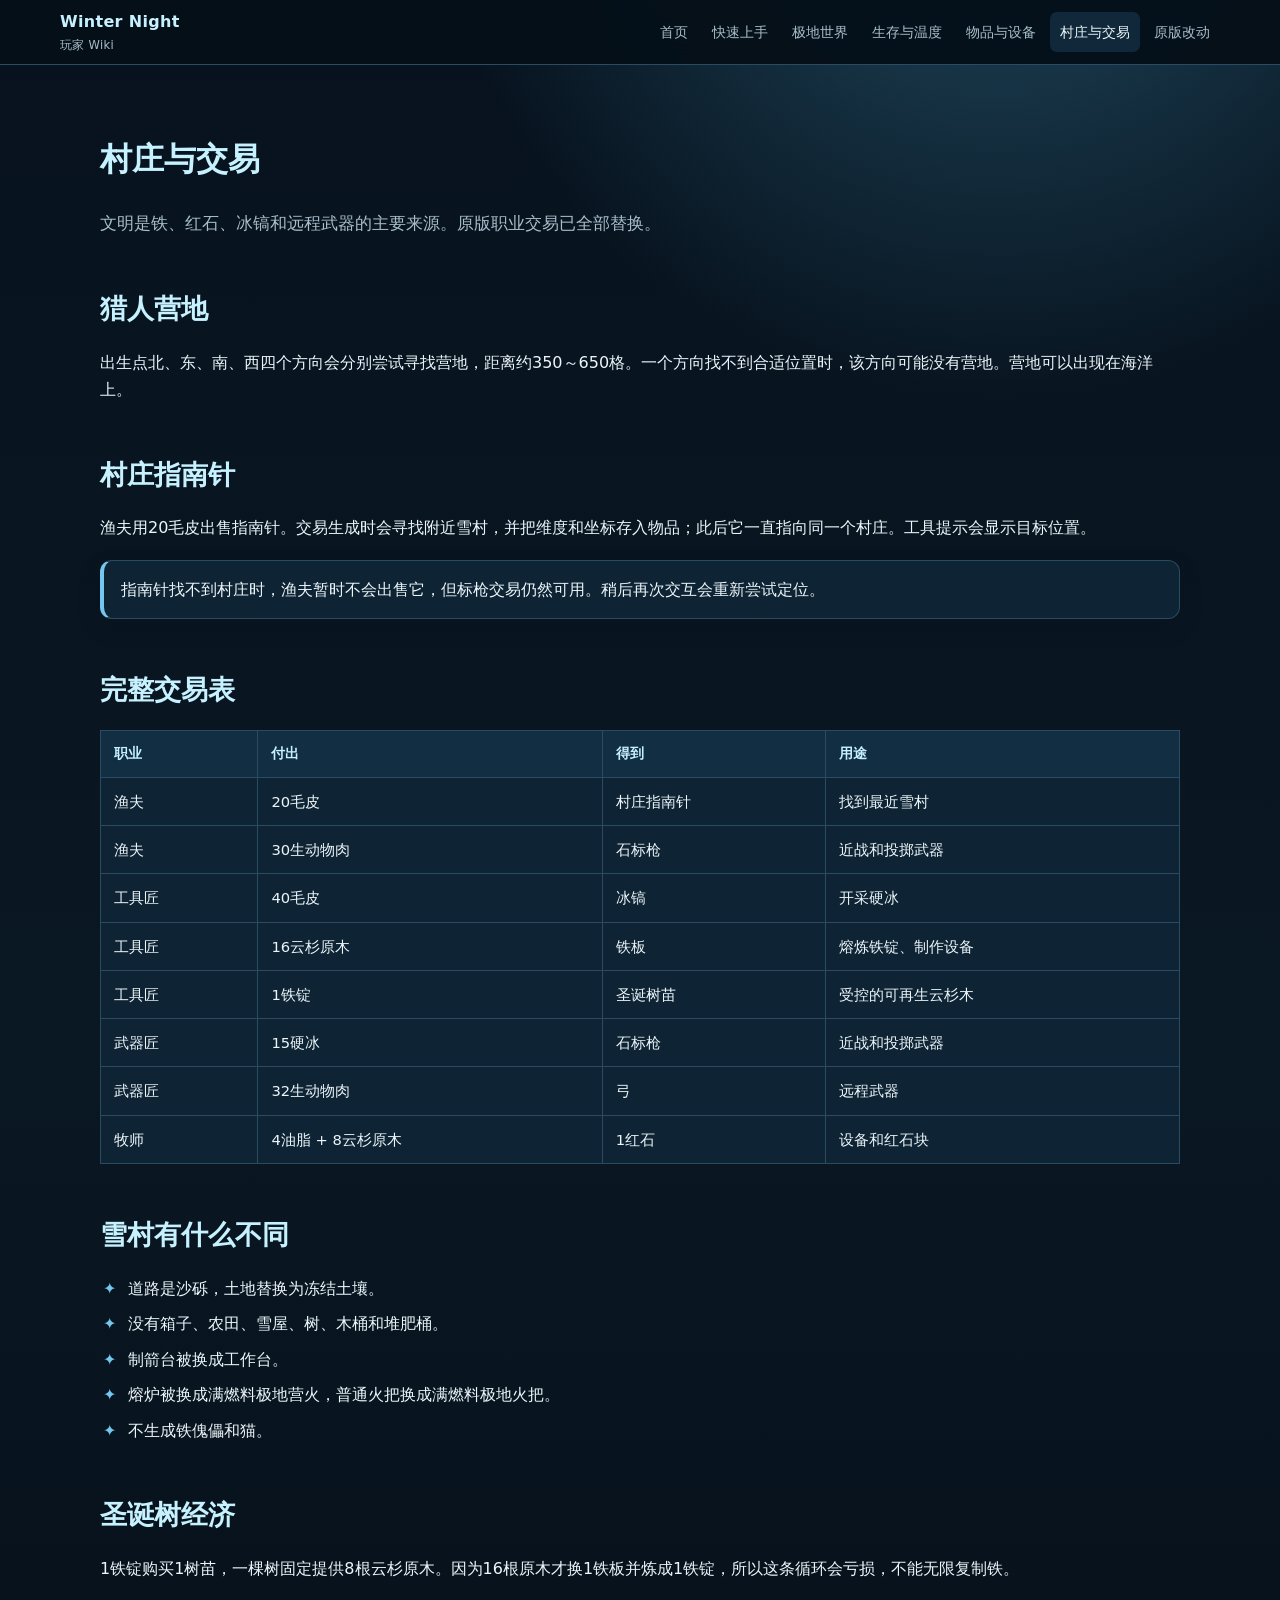
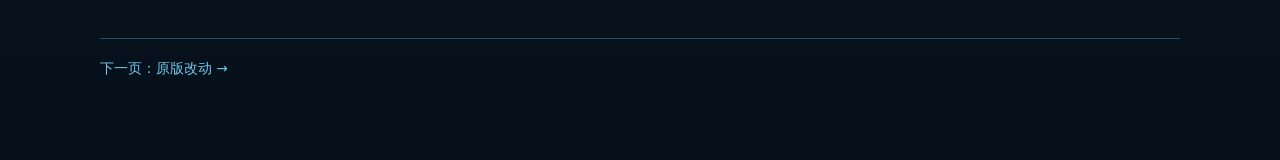
==== wiki/civilization.html @ 406b8765 "add wiki" ====
<!doctype html><html lang="zh-CN"><head><meta charset="utf-8"><meta name="viewport" content="width=device-width,initial-scale=1"><meta name="description" content="Winter Night 村庄与交易"><title>村庄与交易｜Winter Night</title><link rel="icon" type="image/svg+xml" href="data:image/svg+xml,%3Csvg xmlns='http://www.w3.org/2000/svg' viewBox='0 0 64 64'%3E%3Crect rx='14' width='64' height='64' fill='%230b2233'/%3E%3Cpath d='M32 10v44M13 21l38 22M13 43l38-22' stroke='%23bdefff' stroke-width='4'/%3E%3C/svg%3E"><link rel="stylesheet" href="style.css"></head>
<body data-page="civilization.html"><header class="topbar"><div class="nav"><a class="brand" href="index.html">Winter Night<small>玩家 Wiki</small></a><button class="menu" data-menu aria-expanded="false">目录</button><nav class="nav-links" data-nav></nav></div></header>
<main class="wrap"><h1>村庄与交易</h1><p class="lead">文明是铁、红石、冰镐和远程武器的主要来源。原版职业交易已全部替换。</p>
<h2>猎人营地</h2><p>出生点北、东、南、西四个方向会分别尝试寻找营地，距离约350～650格。一个方向找不到合适位置时，该方向可能没有营地。营地可以出现在海洋上。</p>
<h2>村庄指南针</h2><p>渔夫用20毛皮出售指南针。交易生成时会寻找附近雪村，并把维度和坐标存入物品；此后它一直指向同一个村庄。工具提示会显示目标位置。</p>
<div class="callout">指南针找不到村庄时，渔夫暂时不会出售它，但标枪交易仍然可用。稍后再次交互会重新尝试定位。</div>
<h2>完整交易表</h2><table><thead><tr><th>职业</th><th>付出</th><th>得到</th><th>用途</th></tr></thead><tbody>
<tr><td>渔夫</td><td>20毛皮</td><td>村庄指南针</td><td>找到最近雪村</td></tr><tr><td>渔夫</td><td>30生动物肉</td><td>石标枪</td><td>近战和投掷武器</td></tr>
<tr><td>工具匠</td><td>40毛皮</td><td>冰镐</td><td>开采硬冰</td></tr><tr><td>工具匠</td><td>16云杉原木</td><td>铁板</td><td>熔炼铁锭、制作设备</td></tr><tr><td>工具匠</td><td>1铁锭</td><td>圣诞树苗</td><td>受控的可再生云杉木</td></tr>
<tr><td>武器匠</td><td>15硬冰</td><td>石标枪</td><td>近战和投掷武器</td></tr><tr><td>武器匠</td><td>32生动物肉</td><td>弓</td><td>远程武器</td></tr>
<tr><td>牧师</td><td>4油脂 + 8云杉原木</td><td>1红石</td><td>设备和红石块</td></tr></tbody></table>
<h2>雪村有什么不同</h2><ul class="checklist"><li>道路是沙砾，土地替换为冻结土壤。</li><li>没有箱子、农田、雪屋、树、木桶和堆肥桶。</li><li>制箭台被换成工作台。</li><li>熔炉被换成满燃料极地营火，普通火把换成满燃料极地火把。</li><li>不生成铁傀儡和猫。</li></ul>
<h2>圣诞树经济</h2><p>1铁锭购买1树苗，一棵树固定提供8根云杉原木。因为16根原木才换1铁板并炼成1铁锭，所以这条循环会亏损，不能无限复制铁。</p>
<footer class="footer"><a href="vanilla-changes.html">下一页：原版改动 →</a></footer></main><script src="site.js"></script></body></html>
---- wiki/style.css ----
:root{--night:#07121e;--deep:#0b1c2b;--panel:#10283a;--line:#2a4b61;--text:#ecf6fa;--muted:#a8beca;--ice:#c6f1ff;--blue:#76c7ef;--warm:#ffc970;--red:#f29c9c;--green:#91ddb8;--shadow:0 18px 45px rgba(0,0,0,.25)}
*{box-sizing:border-box}html{scroll-behavior:smooth}body{margin:0;background:radial-gradient(circle at 78% -10%,#224d63 0,transparent 36rem),linear-gradient(180deg,#07121e,#0a1824 60%,#06101a);color:var(--text);font:16px/1.72 "Segoe UI","Microsoft YaHei",system-ui,sans-serif}a{color:var(--blue);text-decoration:none}a:hover{text-decoration:underline;color:var(--ice)}img{max-width:100%}code{padding:.12rem .38rem;border:1px solid var(--line);border-radius:5px;background:#06111a;color:var(--ice);font-family:Consolas,monospace}
.topbar{position:sticky;top:0;z-index:10;border-bottom:1px solid var(--line);background:rgba(5,15,24,.94);backdrop-filter:blur(12px)}.nav{width:min(1160px,calc(100% - 32px));margin:auto;display:flex;align-items:center;gap:10px;min-height:64px}.brand{margin-right:auto;color:var(--ice);font-weight:800;letter-spacing:.02em}.brand small{display:block;color:var(--muted);font-size:.72rem;font-weight:500}.nav-links{display:flex;gap:4px;flex-wrap:wrap}.nav-links a{padding:8px 10px;border-radius:7px;color:var(--muted);font-size:.9rem}.nav-links a:hover,.nav-links a.active{background:var(--panel);color:var(--text);text-decoration:none}.menu{display:none;border:1px solid var(--line);border-radius:7px;padding:7px 10px;color:var(--text);background:var(--panel)}
.wrap{width:min(1080px,calc(100% - 34px));margin:auto;padding:46px 0 80px}.hero{display:grid;grid-template-columns:1.3fr .7fr;gap:25px;align-items:center;padding:34px;border:1px solid var(--line);border-radius:18px;background:linear-gradient(135deg,rgba(19,48,69,.95),rgba(9,24,37,.95));box-shadow:var(--shadow)}.eyebrow{color:var(--blue);font-size:.78rem;font-weight:800;letter-spacing:.13em;text-transform:uppercase}.hero h1{margin:.35rem 0 .6rem;color:var(--ice);font-size:clamp(2.2rem,6vw,4.6rem);line-height:1.02}.hero p{max-width:47rem;color:var(--muted);font-size:1.05rem}.hero-mark{font-size:8rem;text-align:center;filter:drop-shadow(0 12px 18px rgba(0,0,0,.35))}
h1{color:var(--ice)}h2{margin:48px 0 16px;color:var(--ice);font-size:1.7rem}h3{margin:0 0 8px;color:#f3fbff}.lead{color:var(--muted);font-size:1.05rem}.grid{display:grid;grid-template-columns:repeat(2,minmax(0,1fr));gap:15px}.grid.three{grid-template-columns:repeat(3,minmax(0,1fr))}.card,.item,.callout,.step{border:1px solid var(--line);border-radius:12px;background:rgba(15,38,55,.9);box-shadow:0 8px 25px rgba(0,0,0,.13)}.card,.step{padding:19px}.card p,.step p{margin:.35rem 0;color:var(--muted)}.callout{margin:18px 0;padding:15px 17px;border-left:4px solid var(--blue)}.callout.warm{border-color:var(--warm)}.callout.danger{border-color:var(--red)}
.steps{display:grid;gap:11px;counter-reset:step}.step{display:grid;grid-template-columns:44px 1fr;gap:13px;align-items:start}.step:before{counter-increment:step;content:counter(step);display:grid;place-items:center;width:38px;height:38px;border-radius:50%;background:#183b50;color:var(--ice);font-weight:800}.step h3{margin-top:4px}
.items{display:grid;grid-template-columns:repeat(2,minmax(0,1fr));gap:14px}.item{display:grid;grid-template-columns:86px 1fr;gap:15px;padding:16px}.pixel{width:72px;height:72px;object-fit:contain;image-rendering:pixelated;filter:drop-shadow(0 7px 7px rgba(0,0,0,.35))}.item p{margin:.25rem 0;color:var(--muted)}.tag{display:inline-block;margin:4px 4px 0 0;padding:2px 8px;border:1px solid var(--line);border-radius:999px;color:var(--muted);font-size:.75rem}.tag.warm{color:var(--warm)}.tag.ice{color:var(--ice)}
table{width:100%;border-collapse:collapse;margin:15px 0;background:rgba(15,38,55,.82)}th,td{padding:11px 13px;border:1px solid var(--line);text-align:left;vertical-align:top}th{color:var(--ice);background:#122e43;font-size:.85rem}td{font-size:.92rem}.checklist{list-style:none;padding:0}.checklist li{margin:8px 0;padding-left:28px;position:relative}.checklist li:before{content:"✦";position:absolute;left:3px;color:var(--blue)}.kbd{display:inline-block;padding:1px 7px;border:1px solid #507086;border-bottom-width:3px;border-radius:5px;background:#10283a;color:var(--text);font-size:.86rem}.footer{margin-top:55px;padding-top:18px;border-top:1px solid var(--line);color:var(--muted);font-size:.85rem}
@media(max-width:860px){.menu{display:block}.nav{flex-wrap:wrap;padding:10px 0}.nav-links{display:none;width:100%;padding-bottom:10px}.nav-links.open{display:grid;grid-template-columns:repeat(2,1fr)}.hero{grid-template-columns:1fr}.hero-mark{display:none}.grid,.grid.three,.items{grid-template-columns:1fr}.wrap{padding-top:28px}.item{grid-template-columns:70px 1fr}.pixel{width:58px;height:58px}}@media(max-width:520px){.nav-links.open{grid-template-columns:1fr}.hero{padding:23px}.wrap{width:min(100% - 22px,1080px)}th,td{padding:8px;font-size:.8rem}}
@media print{.topbar,.menu{display:none}.wrap{width:100%;padding:0}body,.card,.item,.callout,.step,table,.hero{color:#111;background:#fff;box-shadow:none}h1,h2,h3,a,code{color:#16445e}.hero p,.card p,.item p,.step p,.lead{color:#444}}
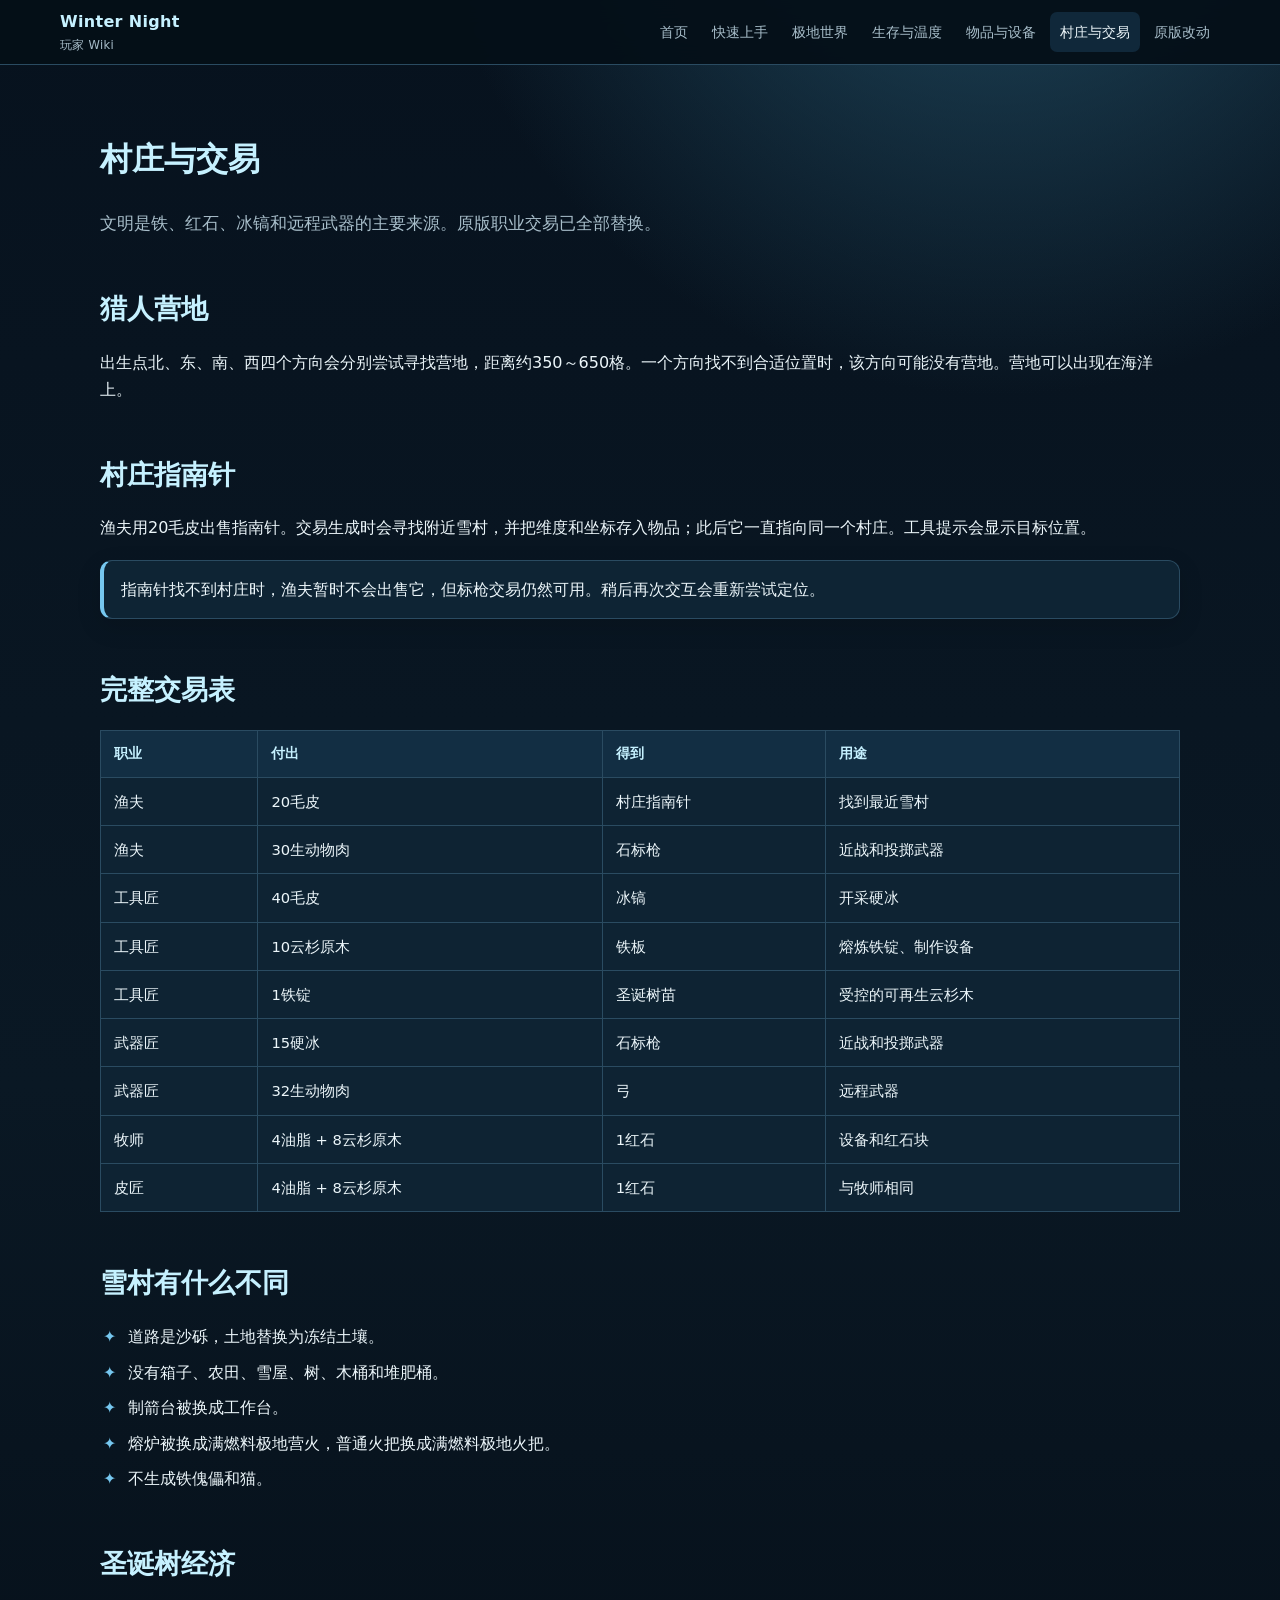
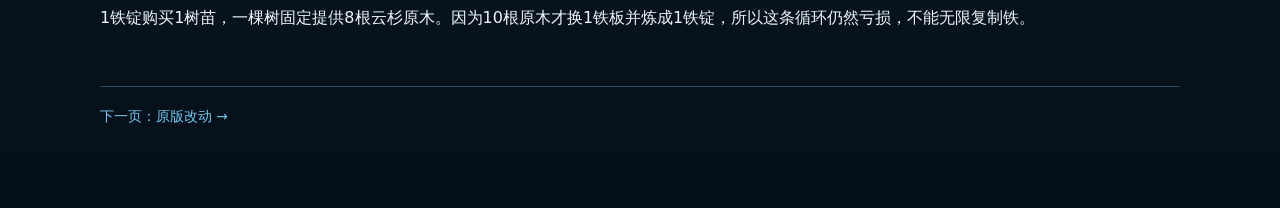
==== commit c54f6a15: "add heater texture, change some loop" ====
--- a/wiki/civilization.html
+++ b/wiki/civilization.html
@@ -6,9 +6,9 @@
 <div class="callout">指南针找不到村庄时，渔夫暂时不会出售它，但标枪交易仍然可用。稍后再次交互会重新尝试定位。</div>
 <h2>完整交易表</h2><table><thead><tr><th>职业</th><th>付出</th><th>得到</th><th>用途</th></tr></thead><tbody>
 <tr><td>渔夫</td><td>20毛皮</td><td>村庄指南针</td><td>找到最近雪村</td></tr><tr><td>渔夫</td><td>30生动物肉</td><td>石标枪</td><td>近战和投掷武器</td></tr>
-<tr><td>工具匠</td><td>40毛皮</td><td>冰镐</td><td>开采硬冰</td></tr><tr><td>工具匠</td><td>16云杉原木</td><td>铁板</td><td>熔炼铁锭、制作设备</td></tr><tr><td>工具匠</td><td>1铁锭</td><td>圣诞树苗</td><td>受控的可再生云杉木</td></tr>
+<tr><td>工具匠</td><td>40毛皮</td><td>冰镐</td><td>开采硬冰</td></tr><tr><td>工具匠</td><td>10云杉原木</td><td>铁板</td><td>熔炼铁锭、制作设备</td></tr><tr><td>工具匠</td><td>1铁锭</td><td>圣诞树苗</td><td>受控的可再生云杉木</td></tr>
 <tr><td>武器匠</td><td>15硬冰</td><td>石标枪</td><td>近战和投掷武器</td></tr><tr><td>武器匠</td><td>32生动物肉</td><td>弓</td><td>远程武器</td></tr>
-<tr><td>牧师</td><td>4油脂 + 8云杉原木</td><td>1红石</td><td>设备和红石块</td></tr></tbody></table>
+<tr><td>牧师</td><td>4油脂 + 8云杉原木</td><td>1红石</td><td>设备和红石块</td></tr><tr><td>皮匠</td><td>4油脂 + 8云杉原木</td><td>1红石</td><td>与牧师相同</td></tr></tbody></table>
 <h2>雪村有什么不同</h2><ul class="checklist"><li>道路是沙砾，土地替换为冻结土壤。</li><li>没有箱子、农田、雪屋、树、木桶和堆肥桶。</li><li>制箭台被换成工作台。</li><li>熔炉被换成满燃料极地营火，普通火把换成满燃料极地火把。</li><li>不生成铁傀儡和猫。</li></ul>
-<h2>圣诞树经济</h2><p>1铁锭购买1树苗，一棵树固定提供8根云杉原木。因为16根原木才换1铁板并炼成1铁锭，所以这条循环会亏损，不能无限复制铁。</p>
+<h2>圣诞树经济</h2><p>1铁锭购买1树苗，一棵树固定提供8根云杉原木。因为10根原木才换1铁板并炼成1铁锭，所以这条循环仍然亏损，不能无限复制铁。</p>
 <footer class="footer"><a href="vanilla-changes.html">下一页：原版改动 →</a></footer></main><script src="site.js"></script></body></html>
